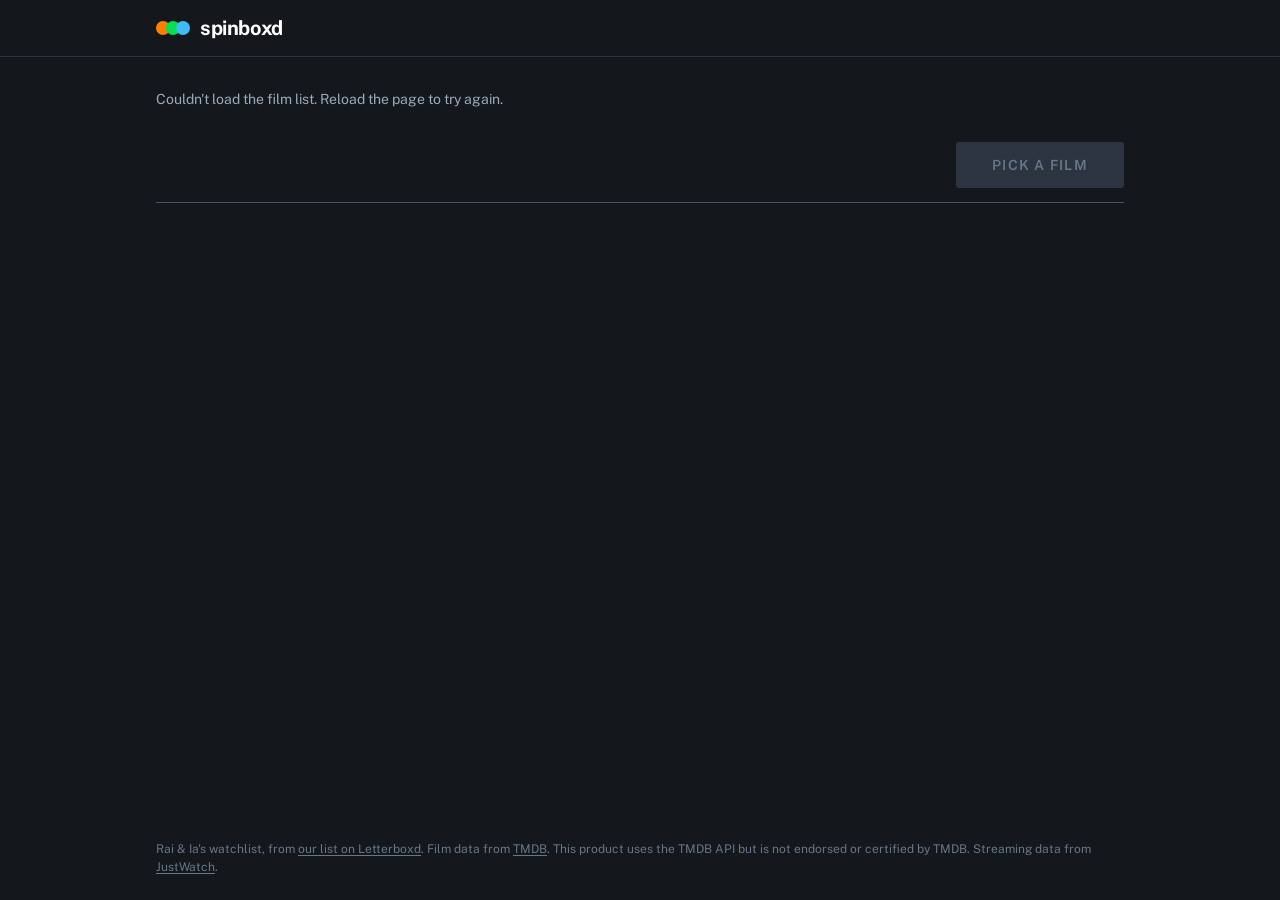
==== site/index.html @ abf6e7eb "feat(ui): bigger pick button, poster captions, pill filters, lighter posters" ====
<!doctype html>
<html lang="en">
<head>
  <meta charset="utf-8">
  <meta name="viewport" content="width=device-width, initial-scale=1, viewport-fit=cover">
  <title>spinboxd · Rai &amp; Ia's watchlist</title>
  <meta name="description" content="Rai &amp; Ia's watchlist. The &quot;what do you wanna watch&quot; / &quot;idk, ikaw bahala&quot; machine.">
  <meta property="og:type" content="website">
  <meta property="og:title" content="Rai &amp; Ia's watchlist">
  <meta property="og:description" content="The &quot;what do you wanna watch&quot; / &quot;idk, ikaw bahala&quot; machine.">
  <meta property="og:url" content="https://rdgonzaga.github.io/spinboxd/">
  <meta property="og:image" content="https://rdgonzaga.github.io/spinboxd/og.png">
  <meta property="og:image:width" content="1200">
  <meta property="og:image:height" content="630">
  <meta property="og:image:alt" content="spinboxd, Rai &amp; Ia's watchlist">
  <meta name="twitter:card" content="summary_large_image">
  <meta name="theme-color" content="#14181c">
  <link rel="icon" href="data:image/svg+xml,%3Csvg xmlns='http://www.w3.org/2000/svg' viewBox='0 0 32 32'%3E%3Crect width='32' height='32' rx='6' fill='%2314181c'/%3E%3Ccircle cx='8' cy='16' r='5' fill='%23ff8000'/%3E%3Ccircle cx='16' cy='16' r='5' fill='%2300e054'/%3E%3Ccircle cx='24' cy='16' r='5' fill='%2340bcf4'/%3E%3C/svg%3E">
  <link rel="preconnect" href="https://fonts.googleapis.com">
  <link rel="preconnect" href="https://fonts.gstatic.com" crossorigin>
  <link href="https://fonts.googleapis.com/css2?family=Public+Sans:wght@400;500;600;700&family=Source+Serif+4:opsz,wght@8..60,400;8..60,600&display=swap" rel="stylesheet">
  <link rel="stylesheet" href="css/style.css">
</head>
<body>
  <header class="top">
    <div class="wrap bar">
      <a class="brand" href="./" aria-label="spinboxd">
        <span class="dots" aria-hidden="true"><i></i><i></i><i></i></span>
        <h1 class="wordmark">spinboxd</h1>
      </a>
      <nav class="sources" id="sources" role="group" aria-label="Film source"></nav>
    </div>
  </header>

  <main class="wrap">
    <p class="msg" id="error" hidden>Couldn't load the film list. Reload the page to try again.</p>
    <p class="note" id="note" hidden></p>

    <div class="heading">
      <p class="count" id="count" aria-live="polite"></p>
      <button class="btn btn-primary" id="pick" type="button" disabled>Pick a film</button>
    </div>

    <div class="filters" id="filters"></div>

    <ul class="grid" id="grid"></ul>
  </main>

  <footer class="wrap credit">
    <p>Rai &amp; Ia's watchlist, from <a href="https://letterboxd.com/rdgonzaga/list/rai-and-ias-watch-list/" target="_blank" rel="noopener noreferrer">our list on Letterboxd</a>. Film data from <a href="https://www.themoviedb.org/" target="_blank" rel="noopener noreferrer">TMDB</a>. This product uses the TMDB API but is not endorsed or certified by TMDB. Streaming data from <a href="https://www.justwatch.com/" target="_blank" rel="noopener noreferrer">JustWatch</a>.</p>
  </footer>

  <dialog class="stage" id="stage" aria-label="Tonight's pick">
    <div class="stage-bar">
      <button class="link-btn" id="close" type="button">Close</button>
    </div>
    <div class="reel" id="reel" aria-hidden="true">
      <div class="reel-strip" id="strip"></div>
    </div>
    <article class="result" id="result" hidden>
      <div class="result-poster" id="result-poster"></div>
      <div class="result-body">
        <p class="eyebrow">Tonight's pick</p>
        <h2 id="result-title" tabindex="-1"></h2>
        <p class="result-meta" id="result-meta"></p>
        <p class="result-rating" id="result-rating" hidden></p>
        <p class="result-overview" id="result-overview" hidden></p>
        <button class="link-btn more" id="result-more" type="button" hidden>More</button>
        <p class="result-providers" id="result-providers" hidden></p>
        <div class="result-actions">
          <button class="btn btn-primary" id="respin" type="button">Spin again</button>
          <button class="btn btn-quiet" id="copy-link" type="button">Copy link</button>
          <a class="btn btn-quiet" id="result-link" target="_blank" rel="noopener noreferrer">View on Letterboxd</a>
        </div>
      </div>
    </article>
  </dialog>

  <script type="module" src="js/main.js"></script>
</body>
</html>
---- site/css/style.css ----
:root {
  --bg: #14181c;
  --panel: #1b222a;
  --raised: #2c3440;
  --line: #2c3440;
  --rule: #456;
  --text: #9ab;
  --strong: #fff;
  --muted: #678;
  --green: #00e054;
  --orange: #ff8000;
  --blue: #40bcf4;
  --serif: "Source Serif 4", Georgia, "Times New Roman", serif;
  --sans: "Public Sans", system-ui, -apple-system, "Segoe UI", sans-serif;
  --cell: 110px;
  color-scheme: dark;
}

@media (min-width: 720px) {
  :root { --cell: 150px; }
}

*, *::before, *::after { box-sizing: border-box; }

[hidden] { display: none !important; }

body {
  margin: 0;
  min-height: 100vh;
  display: flex;
  flex-direction: column;
  background: var(--bg);
  color: var(--text);
  font: 400 14px/1.5 var(--sans);
  -webkit-text-size-adjust: 100%;
}

main { flex: 1; width: 100%; }

a { color: inherit; }

:focus-visible { outline: 2px solid var(--blue); outline-offset: 2px; }

.wrap { width: 100%; max-width: 1000px; margin: 0 auto; padding: 0 16px; }

/* Header */

.top { background: var(--bg); border-bottom: 1px solid var(--line); }

.bar {
  display: flex;
  align-items: center;
  justify-content: space-between;
  gap: 8px 24px;
  min-height: 56px;
}

.brand { display: flex; align-items: center; gap: 10px; text-decoration: none; flex: none; }

.dots { display: flex; }

.dots i {
  width: 14px;
  height: 14px;
  border-radius: 50%;
  margin-left: -4px;
}

.dots i:first-child { margin-left: 0; background: var(--orange); }
.dots i:nth-child(2) { background: var(--green); }
.dots i:nth-child(3) { background: var(--blue); }

.wordmark {
  margin: 0;
  color: var(--strong);
  font: 700 20px/1 var(--sans);
  letter-spacing: -0.02em;
}

.sources {
  display: flex;
  gap: 4px;
  margin-right: -8px;
  overflow-x: auto;
  scrollbar-width: none;
}

.sources::-webkit-scrollbar { display: none; }

.chip {
  appearance: none;
  flex: none;
  border: 0;
  border-bottom: 2px solid transparent;
  background: none;
  color: var(--text);
  font: 600 12px/1 var(--sans);
  letter-spacing: 0.075em;
  text-transform: uppercase;
  padding: 20px 8px 18px;
  cursor: pointer;
}

.chip:hover { color: var(--strong); }

.chip[aria-pressed="true"] {
  color: var(--strong);
  border-bottom-color: var(--green);
}

.chip .n {
  margin-left: 5px;
  color: var(--text);
  font-weight: 600;
  font-variant-numeric: tabular-nums;
}

/* Section heading, the way Letterboxd does it: small tracked label over a rule */

.heading {
  display: flex;
  align-items: center;
  justify-content: space-between;
  gap: 16px;
  margin-top: 24px;
  padding-bottom: 14px;
  border-bottom: 1px solid var(--rule);
}

.heading .btn-primary { padding: 16px 36px; font-size: 14px; letter-spacing: 0.09em; }

.count {
  margin: 0;
  color: var(--text);
  font: 600 12px/1 var(--sans);
  letter-spacing: 0.075em;
  text-transform: uppercase;
}

.filters {
  display: flex;
  flex-wrap: wrap;
  align-items: flex-end;
  gap: 8px 16px;
  padding-top: 12px;
}

.filter { display: grid; gap: 4px; }

.filter span {
  color: var(--muted);
  font: 600 10px/1 var(--sans);
  letter-spacing: 0.1em;
  text-transform: uppercase;
}

.filter select {
  appearance: none;
  min-width: 140px;
  padding: 8px 30px 8px 12px;
  color: var(--text);
  background: var(--panel) url("data:image/svg+xml,%3Csvg xmlns='http://www.w3.org/2000/svg' viewBox='0 0 12 12'%3E%3Cpath d='M2 4.5l4 4 4-4' fill='none' stroke='%239ab' stroke-width='1.6' stroke-linecap='round' stroke-linejoin='round'/%3E%3C/svg%3E") no-repeat right 10px center / 12px;
  border: 1px solid var(--line);
  border-radius: 999px;
  font: 500 13px/1.2 var(--sans);
  cursor: pointer;
}

.filter select:hover { border-color: var(--rule); }
.filter select.is-set { color: var(--strong); border-color: var(--green); }

.filters .link-btn { padding-bottom: 8px; font-size: 12px; }

.note { margin: 12px 0 0; color: var(--orange); font-size: 13px; }

.msg { margin: 32px 0; }

/* Posters */

.grid {
  list-style: none;
  margin: 0;
  padding: 16px 0 32px;
  display: grid;
  grid-template-columns: repeat(auto-fill, minmax(92px, 1fr));
  gap: 8px;
}

.tile { display: block; position: relative; border-radius: 3px; }

.tile::after {
  content: "";
  position: absolute;
  inset: 0;
  border-radius: 3px;
  box-shadow: inset 0 0 0 2px transparent;
  pointer-events: none;
}

.tile:hover::after { box-shadow: inset 0 0 0 2px var(--blue); }

.grid li { position: relative; }

.caption {
  position: absolute;
  inset: auto 0 0;
  display: flex;
  flex-direction: column;
  gap: 2px;
  padding: 28px 8px 8px;
  border-radius: 0 0 3px 3px;
  background: linear-gradient(transparent, rgba(20, 24, 28, 0.92) 55%);
  color: var(--text);
  font: 400 11px/1.25 var(--sans);
  opacity: 0;
  transition: opacity 0.12s;
  pointer-events: none;
}

.caption strong {
  display: -webkit-box;
  -webkit-box-orient: vertical;
  -webkit-line-clamp: 3;
  line-clamp: 3;
  overflow: hidden;
  color: var(--strong);
  font: 600 13px/1.2 var(--serif);
}

@media (hover: hover) {
  .tile:hover .caption { opacity: 1; }
}
.tile:focus-visible .caption { opacity: 1; }

.skip {
  position: absolute;
  top: 4px;
  right: 4px;
  display: grid;
  place-items: center;
  width: 26px;
  height: 26px;
  padding: 0;
  color: var(--strong);
  background: rgba(20, 24, 28, 0.82);
  border: 0;
  border-radius: 50%;
  cursor: pointer;
  opacity: 0;
  transition: opacity 0.12s;
}

.skip svg {
  width: 15px;
  height: 15px;
  fill: none;
  stroke: currentColor;
  stroke-width: 2;
  stroke-linecap: round;
  stroke-linejoin: round;
}

.grid li:hover .skip,
.skip:focus-visible,
.is-skipped .skip { opacity: 1; }

@media (hover: none) { .skip { opacity: 1; } }

.skip:disabled { cursor: not-allowed; opacity: 0.35 !important; }
.skip:hover:not(:disabled) { background: var(--blue); color: var(--bg); }

.is-skipped .poster { opacity: 0.3; filter: grayscale(1); }

.poster {
  position: relative;
  aspect-ratio: 2 / 3;
  border-radius: 3px;
  background: var(--panel);
  overflow: hidden;
}

.poster img { display: block; width: 100%; height: 100%; object-fit: cover; }

.poster::after {
  content: "";
  position: absolute;
  inset: 0;
  border-radius: inherit;
  box-shadow: inset 0 0 0 1px rgba(255, 255, 255, 0.1);
  pointer-events: none;
}

.poster.is-blank {
  display: flex;
  flex-direction: column;
  justify-content: flex-end;
  gap: 2px;
  padding: 8px;
  background: var(--raised);
}

.poster-title {
  display: -webkit-box;
  -webkit-box-orient: vertical;
  -webkit-line-clamp: 4;
  line-clamp: 4;
  overflow: hidden;
  overflow-wrap: anywhere;
  color: var(--strong);
  font: 600 13px/1.2 var(--serif);
}

.poster-year { color: var(--text); font-size: 11px; }

/* Buttons */

.btn {
  display: inline-flex;
  align-items: center;
  justify-content: center;
  border: 0;
  border-radius: 3px;
  padding: 10px 16px;
  font: 600 12px/1 var(--sans);
  letter-spacing: 0.075em;
  text-transform: uppercase;
  text-decoration: none;
  cursor: pointer;
}

.btn-primary { background: var(--green); color: #14181c; }
.btn-primary:hover { background: #2ee86f; }
.btn-primary:disabled { background: var(--raised); color: var(--muted); cursor: not-allowed; }

.btn-quiet { background: var(--raised); color: var(--strong); }
.btn-quiet:hover { background: #3a4552; }

.credit { padding-block: 0 24px; }
.credit p { margin: 0; color: var(--muted); font-size: 12px; }
.credit a { text-decoration: underline; text-underline-offset: 2px; }
.credit a:hover { color: var(--text); }

/* Picker */

.stage {
  width: min(100%, 720px);
  max-width: 100%;
  padding: 0;
  border: 1px solid var(--rule);
  border-radius: 4px;
  background: var(--bg);
  color: var(--text);
  overflow: hidden;
}

.stage::backdrop { background: rgba(20, 24, 28, 0.88); }

.stage-bar { display: flex; justify-content: flex-end; padding: 4px 8px 0; }

.link-btn {
  border: 0;
  background: none;
  color: var(--text);
  font: 600 12px/1 var(--sans);
  letter-spacing: 0.075em;
  text-transform: uppercase;
  padding: 12px 8px;
  cursor: pointer;
}

.link-btn:hover { color: var(--strong); }

.reel { position: relative; overflow: hidden; padding-block: 16px; }

.reel::before,
.reel::after {
  content: "";
  position: absolute;
  left: 50%;
  width: 2px;
  height: 14px;
  margin-left: -1px;
  background: var(--green);
  z-index: 1;
}

.reel::before { top: 0; }
.reel::after { bottom: 0; }

.reel-strip { position: relative; display: flex; gap: 8px; width: max-content; }
.reel-strip .poster { flex: none; width: var(--cell); }

.result {
  display: grid;
  grid-template-columns: minmax(0, 200px) 1fr;
  align-items: start;
  gap: 24px;
  padding: 8px 24px 28px;
}

.result-poster .poster { width: 100%; }

.eyebrow {
  margin: 0 0 10px;
  padding-bottom: 8px;
  border-bottom: 1px solid var(--rule);
  font: 600 12px/1 var(--sans);
  letter-spacing: 0.075em;
  text-transform: uppercase;
}

.result h2 {
  margin: 0;
  color: var(--strong);
  font: 600 32px/1.12 var(--serif);
  letter-spacing: -0.005em;
}

.year {
  margin-left: 0.35em;
  color: var(--text);
  font: 400 15px/1 var(--sans);
  letter-spacing: 0;
  vertical-align: baseline;
}

.result-meta {
  display: flex;
  flex-wrap: wrap;
  gap: 4px 16px;
  margin: 12px 0 0;
  font-size: 13px;
}

.result-rating,
.result-providers {
  margin: 10px 0 0;
  font-size: 13px;
}

.result-providers strong { color: var(--strong); font-weight: 600; }
.result-providers a { text-decoration: underline; text-underline-offset: 2px; }
.result-providers a:hover { color: var(--strong); }

.result-overview {
  margin: 14px 0 0;
  color: var(--text);
  font: 400 15px/1.5 var(--serif);
}

.result-overview.is-clamped {
  display: -webkit-box;
  -webkit-box-orient: vertical;
  -webkit-line-clamp: 4;
  line-clamp: 4;
  overflow: hidden;
}

.more { margin-top: 4px; font-size: 13px; }

.result-actions { display: flex; flex-wrap: wrap; gap: 8px; margin-top: 24px; }

/* Phones */

@media (max-width: 560px) {
  .filter select { font-size: 16px; }
  .filter { flex: 1 1 40%; }
  .bar { flex-wrap: wrap; min-height: 0; padding-top: 12px; }
  .sources { width: 100%; margin: 0 -8px; }
  .chip { padding: 12px 8px 12px; }

  .heading { margin-top: 20px; }

  main { padding-bottom: 72px; }

  .btn-primary#pick {
    position: fixed;
    z-index: 2;
    left: 16px;
    right: 16px;
    bottom: max(16px, env(safe-area-inset-bottom));
    padding: 16px;
    box-shadow: 0 0 0 8px var(--bg);
  }

  .stage { height: 100%; max-height: 100%; border-radius: 0; border-inline: 0; }

  .result { grid-template-columns: 1fr; padding: 8px 16px 24px; }
  .result-poster { width: 160px; }
  .result h2 { font-size: 26px; }
  .result-actions .btn { flex: 1 1 auto; padding-block: 14px; }
}

@media (prefers-reduced-motion: no-preference) {
  .result:not([hidden]) { animation: settle 0.18s ease-out; }
}

@keyframes settle {
  from { opacity: 0; }
  to { opacity: 1; }
}
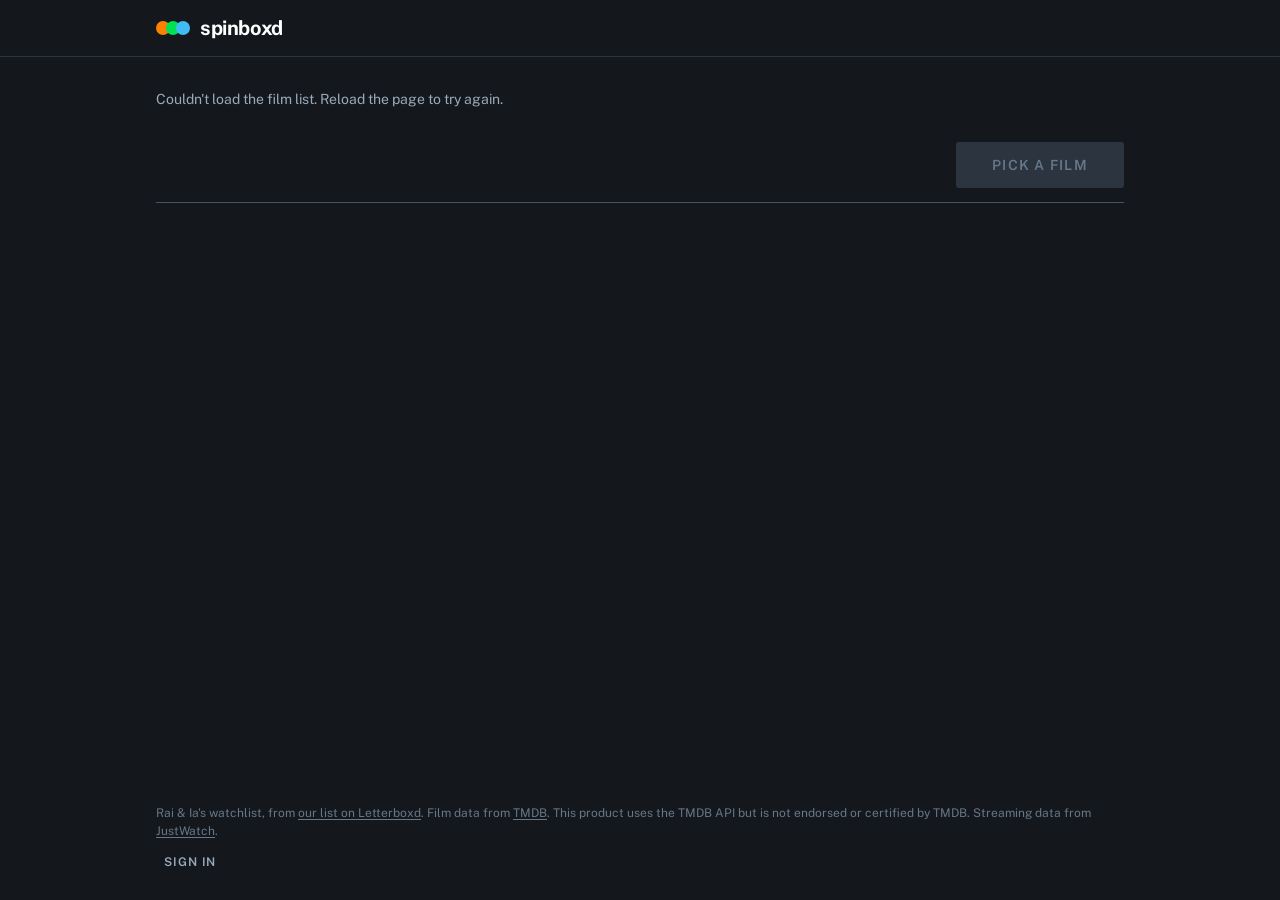
==== commit 5fe60ded: "feat: google sign-in for edits, watched tab, owner-only firestore rules" ====
--- a/site/index.html
+++ b/site/index.html
@@ -48,6 +48,7 @@
 
   <footer class="wrap credit">
     <p>Rai &amp; Ia's watchlist, from <a href="https://letterboxd.com/rdgonzaga/list/rai-and-ias-watch-list/" target="_blank" rel="noopener noreferrer">our list on Letterboxd</a>. Film data from <a href="https://www.themoviedb.org/" target="_blank" rel="noopener noreferrer">TMDB</a>. This product uses the TMDB API but is not endorsed or certified by TMDB. Streaming data from <a href="https://www.justwatch.com/" target="_blank" rel="noopener noreferrer">JustWatch</a>.</p>
+    <p class="auth"><span id="who"></span> <button class="link-btn" id="auth" type="button">Sign in</button></p>
   </footer>
 
   <dialog class="stage" id="stage" aria-label="Tonight's pick">
@@ -69,6 +70,7 @@
         <p class="result-providers" id="result-providers" hidden></p>
         <div class="result-actions">
           <button class="btn btn-primary" id="respin" type="button">Spin again</button>
+          <button class="btn btn-quiet" id="result-watched" type="button" hidden>Mark watched</button>
           <button class="btn btn-quiet" id="copy-link" type="button">Copy link</button>
           <a class="btn btn-quiet" id="result-link" target="_blank" rel="noopener noreferrer">View on Letterboxd</a>
         </div>
--- a/site/css/style.css
+++ b/site/css/style.css
@@ -232,7 +232,8 @@
 }
 .tile:focus-visible .caption { opacity: 1; }
 
-.skip {
+.skip,
+.mark {
   position: absolute;
   top: 4px;
   right: 4px;
@@ -250,7 +251,10 @@
   transition: opacity 0.12s;
 }
 
-.skip svg {
+.mark { right: auto; left: 4px; }
+
+.skip svg,
+.mark svg {
   width: 15px;
   height: 15px;
   fill: none;
@@ -261,13 +265,15 @@
 }
 
 .grid li:hover .skip,
+.grid li:hover .mark,
 .skip:focus-visible,
+.mark:focus-visible,
 .is-skipped .skip { opacity: 1; }
 
-@media (hover: none) { .skip { opacity: 1; } }
-
-.skip:disabled { cursor: not-allowed; opacity: 0.35 !important; }
-.skip:hover:not(:disabled) { background: var(--blue); color: var(--bg); }
+@media (hover: none) { .skip, .mark { opacity: 1; } }
+
+.skip:hover,
+.mark:hover { background: var(--blue); color: var(--bg); }
 
 .is-skipped .poster { opacity: 0.3; filter: grayscale(1); }
 
@@ -339,6 +345,9 @@
 .credit p { margin: 0; color: var(--muted); font-size: 12px; }
 .credit a { text-decoration: underline; text-underline-offset: 2px; }
 .credit a:hover { color: var(--text); }
+.credit .auth { margin-top: 8px; }
+.credit .auth .link-btn { padding: 8px 0; }
+#who { margin-right: 8px; }
 
 /* Picker */
 
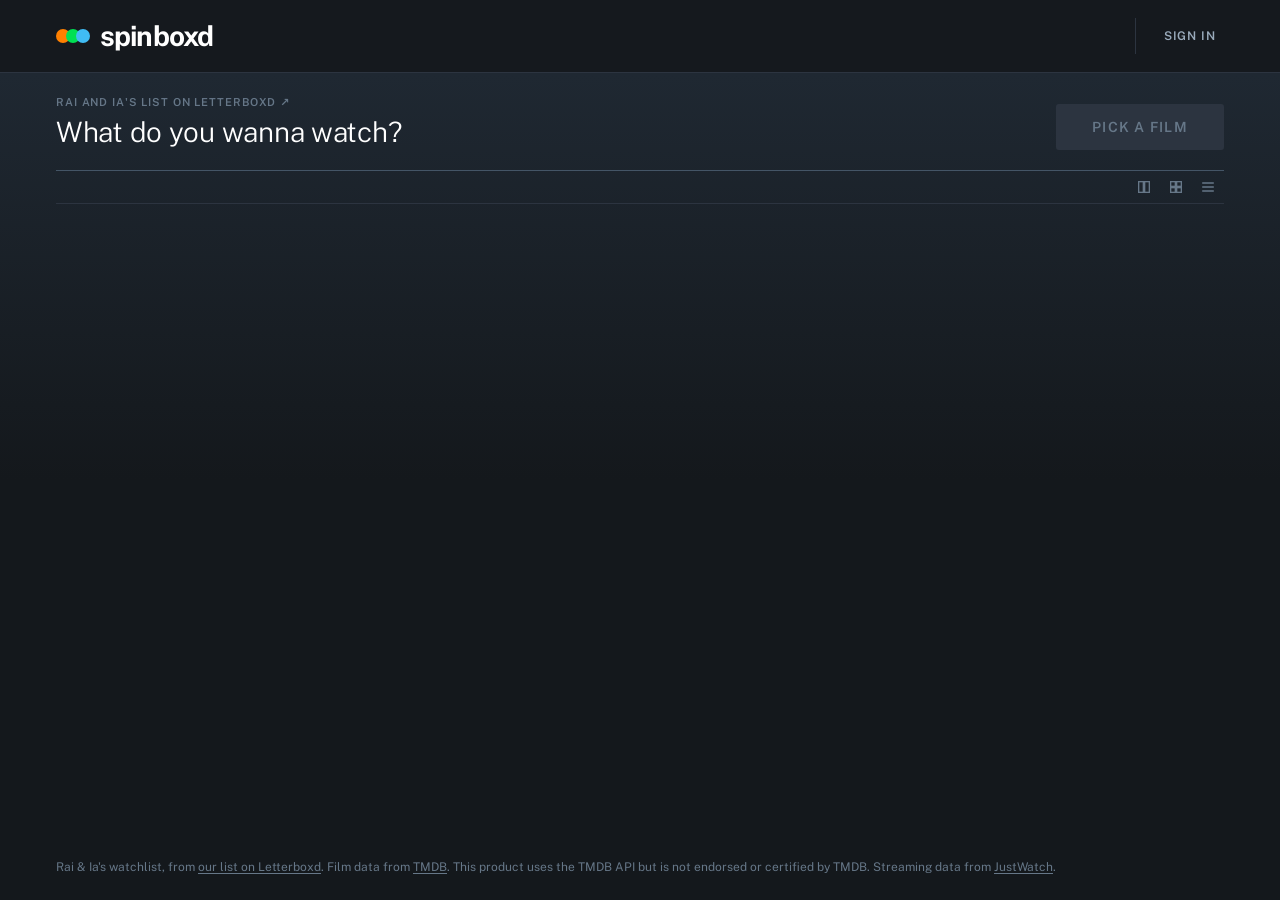
==== commit 20f9592c: "feat: sort, views, undo, empty states and restyled details card" ====
--- a/site/index.html
+++ b/site/index.html
@@ -18,7 +18,7 @@
   <link rel="icon" href="data:image/svg+xml,%3Csvg xmlns='http://www.w3.org/2000/svg' viewBox='0 0 32 32'%3E%3Crect width='32' height='32' rx='6' fill='%2314181c'/%3E%3Ccircle cx='8' cy='16' r='5' fill='%23ff8000'/%3E%3Ccircle cx='16' cy='16' r='5' fill='%2300e054'/%3E%3Ccircle cx='24' cy='16' r='5' fill='%2340bcf4'/%3E%3C/svg%3E">
   <link rel="preconnect" href="https://fonts.googleapis.com">
   <link rel="preconnect" href="https://fonts.gstatic.com" crossorigin>
-  <link href="https://fonts.googleapis.com/css2?family=Public+Sans:wght@400;500;600;700&family=Source+Serif+4:opsz,wght@8..60,400;8..60,600&display=swap" rel="stylesheet">
+  <link href="https://fonts.googleapis.com/css2?family=Public+Sans:wght@400;500;600;700&display=swap" rel="stylesheet">
   <link rel="stylesheet" href="css/style.css">
 </head>
 <body>
@@ -29,6 +29,10 @@
         <h1 class="wordmark">spinboxd</h1>
       </a>
       <nav class="sources" id="sources" role="group" aria-label="Film source"></nav>
+      <div class="account">
+        <span class="who" id="who"></span>
+        <button class="link-btn" id="auth" type="button">Sign in</button>
+      </div>
     </div>
   </header>
 
@@ -37,18 +41,42 @@
     <p class="note" id="note" hidden></p>
 
     <div class="heading">
-      <p class="count" id="count" aria-live="polite"></p>
+      <div class="lead-block">
+        <a class="lb-link" href="https://letterboxd.com/rdgonzaga/list/rai-and-ias/" target="_blank" rel="noopener noreferrer">rai and ia's list on Letterboxd ↗</a>
+        <h2 class="lead" id="lead">What do you wanna watch?</h2>
+        <p class="count" id="count" aria-live="polite"></p>
+        <p class="list-meta" id="list-meta" hidden></p>
+        <div class="progress" id="progress" hidden><span id="progress-bar"></span></div>
+      </div>
       <button class="btn btn-primary" id="pick" type="button" disabled>Pick a film</button>
     </div>
 
-    <div class="filters" id="filters"></div>
+    <div class="toolbar">
+      <div class="filters" id="filters"></div>
+      <div class="view-opts">
+        <div id="sort"></div>
+        <div class="view-toggle" role="group" aria-label="View">
+          <button type="button" id="view-large" aria-label="Large tiles" title="Large tiles"><svg viewBox="0 0 24 24" aria-hidden="true"><rect x="4" y="4" width="7" height="16"/><rect x="13" y="4" width="7" height="16"/></svg></button>
+          <button type="button" id="view-small" aria-label="Small tiles" title="Small tiles"><svg viewBox="0 0 24 24" aria-hidden="true"><rect x="4" y="4" width="7" height="7"/><rect x="13" y="4" width="7" height="7"/><rect x="4" y="13" width="7" height="7"/><rect x="13" y="13" width="7" height="7"/></svg></button>
+          <button type="button" id="view-list" aria-label="List view" title="List view"><svg viewBox="0 0 24 24" aria-hidden="true"><path d="M4 6h16M4 12h16M4 18h16"/></svg></button>
+        </div>
+      </div>
+    </div>
 
     <ul class="grid" id="grid"></ul>
+    <div class="empty" id="empty" hidden>
+      <p id="empty-text"></p>
+      <button class="btn btn-quiet" id="empty-clear" type="button" hidden>Clear filters</button>
+    </div>
   </main>
 
+  <div class="toast" id="toast" role="status" aria-live="polite" hidden>
+    <span id="toast-text"></span>
+    <button class="link-btn" id="toast-undo" type="button">Undo</button>
+  </div>
+
   <footer class="wrap credit">
-    <p>Rai &amp; Ia's watchlist, from <a href="https://letterboxd.com/rdgonzaga/list/rai-and-ias-watch-list/" target="_blank" rel="noopener noreferrer">our list on Letterboxd</a>. Film data from <a href="https://www.themoviedb.org/" target="_blank" rel="noopener noreferrer">TMDB</a>. This product uses the TMDB API but is not endorsed or certified by TMDB. Streaming data from <a href="https://www.justwatch.com/" target="_blank" rel="noopener noreferrer">JustWatch</a>.</p>
-    <p class="auth"><span id="who"></span> <button class="link-btn" id="auth" type="button">Sign in</button></p>
+    <p>Rai &amp; Ia's watchlist, from <a href="https://letterboxd.com/rdgonzaga/list/rai-and-ias/" target="_blank" rel="noopener noreferrer">our list on Letterboxd</a>. Film data from <a href="https://www.themoviedb.org/" target="_blank" rel="noopener noreferrer">TMDB</a>. This product uses the TMDB API but is not endorsed or certified by TMDB. Streaming data from <a href="https://www.justwatch.com/" target="_blank" rel="noopener noreferrer">JustWatch</a>.</p>
   </footer>
 
   <dialog class="stage" id="stage" aria-label="Tonight's pick">
@@ -59,12 +87,12 @@
       <div class="reel-strip" id="strip"></div>
     </div>
     <article class="result" id="result" hidden>
+      <div class="result-backdrop" id="result-backdrop" aria-hidden="true"></div>
       <div class="result-poster" id="result-poster"></div>
       <div class="result-body">
-        <p class="eyebrow">Tonight's pick</p>
+        <p class="eyebrow" id="result-eyebrow">Tonight's pick</p>
         <h2 id="result-title" tabindex="-1"></h2>
         <p class="result-meta" id="result-meta"></p>
-        <p class="result-rating" id="result-rating" hidden></p>
         <p class="result-overview" id="result-overview" hidden></p>
         <button class="link-btn more" id="result-more" type="button" hidden>More</button>
         <p class="result-providers" id="result-providers" hidden></p>
--- a/site/css/style.css
+++ b/site/css/style.css
@@ -10,7 +10,6 @@
   --green: #00e054;
   --orange: #ff8000;
   --blue: #40bcf4;
-  --serif: "Source Serif 4", Georgia, "Times New Roman", serif;
   --sans: "Public Sans", system-ui, -apple-system, "Segoe UI", sans-serif;
   --cell: 110px;
   color-scheme: dark;
@@ -29,7 +28,7 @@
   min-height: 100vh;
   display: flex;
   flex-direction: column;
-  background: var(--bg);
+  background: var(--bg) linear-gradient(#212b36, var(--bg) 480px) no-repeat;
   color: var(--text);
   font: 400 14px/1.5 var(--sans);
   -webkit-text-size-adjust: 100%;
@@ -41,18 +40,18 @@
 
 :focus-visible { outline: 2px solid var(--blue); outline-offset: 2px; }
 
-.wrap { width: 100%; max-width: 1000px; margin: 0 auto; padding: 0 16px; }
+.wrap { width: 100%; max-width: 1200px; margin: 0 auto; padding: 0 16px; }
 
 /* Header */
 
-.top { background: var(--bg); border-bottom: 1px solid var(--line); }
+.top { background: rgba(20, 24, 28, 0.9); border-bottom: 1px solid var(--line); }
 
 .bar {
   display: flex;
   align-items: center;
   justify-content: space-between;
   gap: 8px 24px;
-  min-height: 56px;
+  min-height: 72px;
 }
 
 .brand { display: flex; align-items: center; gap: 10px; text-decoration: none; flex: none; }
@@ -73,19 +72,43 @@
 .wordmark {
   margin: 0;
   color: var(--strong);
-  font: 700 20px/1 var(--sans);
-  letter-spacing: -0.02em;
+  font: 700 28px/1 var(--sans);
+  letter-spacing: -0.03em;
 }
 
 .sources {
   display: flex;
   gap: 4px;
-  margin-right: -8px;
+  margin-left: auto;
   overflow-x: auto;
   scrollbar-width: none;
 }
 
 .sources::-webkit-scrollbar { display: none; }
+
+/* Sign in lives top-right, like Letterboxd's header */
+
+.account {
+  display: flex;
+  align-items: center;
+  flex: none;
+  gap: 4px;
+  padding-left: 16px;
+  margin-left: 8px;
+  border-left: 1px solid var(--line);
+}
+
+.who {
+  max-width: 180px;
+  overflow: hidden;
+  color: var(--muted);
+  font-size: 12px;
+  text-overflow: ellipsis;
+  white-space: nowrap;
+}
+
+.account .link-btn { padding: 12px 8px; }
+.account .link-btn:hover { color: var(--green); }
 
 .chip {
   appearance: none;
@@ -127,6 +150,30 @@
   border-bottom: 1px solid var(--rule);
 }
 
+.lead-block { display: grid; gap: 8px; min-width: 0; }
+
+.lb-link {
+  color: var(--muted);
+  font: 600 11px/1 var(--sans);
+  letter-spacing: 0.08em;
+  text-transform: uppercase;
+  text-decoration: none;
+}
+
+.lb-link:hover { color: var(--green); }
+
+.lead {
+  margin: 0;
+  color: var(--strong);
+  font: 300 28px/1.15 var(--sans);
+  letter-spacing: -0.01em;
+}
+
+.list-meta { margin: 0; color: var(--muted); font-size: 13px; }
+
+.progress { width: min(320px, 100%); height: 4px; background: var(--raised); border-radius: 2px; overflow: hidden; }
+.progress span { display: block; height: 100%; background: var(--blue); }
+
 .heading .btn-primary { padding: 16px 36px; font-size: 14px; letter-spacing: 0.09em; }
 
 .count {
@@ -137,56 +184,263 @@
   text-transform: uppercase;
 }
 
-.filters {
+/* Filter bar: flat labels with thin rules, like Letterboxd's list page */
+
+.toolbar {
   display: flex;
   flex-wrap: wrap;
-  align-items: flex-end;
-  gap: 8px 16px;
-  padding-top: 12px;
-}
-
-.filter { display: grid; gap: 4px; }
-
-.filter span {
+  align-items: center;
+  justify-content: space-between;
+  gap: 4px 16px;
+  border-bottom: 1px solid var(--line);
+}
+
+.filters,
+.view-opts { display: flex; flex-wrap: wrap; align-items: center; gap: 0 4px; }
+
+/* Dropdowns: the open card covers its label, slate like Letterboxd's */
+
+.dd { display: flex; align-items: center; gap: 6px; }
+
+.dd-prefix {
   color: var(--muted);
-  font: 600 10px/1 var(--sans);
-  letter-spacing: 0.1em;
+  font: 600 11px/1 var(--sans);
+  letter-spacing: 0.08em;
   text-transform: uppercase;
 }
 
-.filter select {
-  appearance: none;
-  min-width: 140px;
-  padding: 8px 30px 8px 12px;
-  color: var(--text);
-  background: var(--panel) url("data:image/svg+xml,%3Csvg xmlns='http://www.w3.org/2000/svg' viewBox='0 0 12 12'%3E%3Cpath d='M2 4.5l4 4 4-4' fill='none' stroke='%239ab' stroke-width='1.6' stroke-linecap='round' stroke-linejoin='round'/%3E%3C/svg%3E") no-repeat right 10px center / 12px;
-  border: 1px solid var(--line);
-  border-radius: 999px;
-  font: 500 13px/1.2 var(--sans);
+.dd-box { position: relative; }
+
+.dd-trigger,
+.dd-head {
+  display: flex;
+  align-items: center;
+  gap: 5px;
+  width: 100%;
+  padding: 12px 8px;
+  border: 0;
+  background: none;
+  color: var(--muted);
+  font: 600 11px/1 var(--sans);
+  letter-spacing: 0.08em;
+  text-transform: uppercase;
+  white-space: nowrap;
   cursor: pointer;
 }
 
-.filter select:hover { border-color: var(--rule); }
-.filter select.is-set { color: var(--strong); border-color: var(--green); }
-
-.filters .link-btn { padding-bottom: 8px; font-size: 12px; }
+.dd-trigger svg,
+.dd-head svg {
+  width: 10px;
+  height: 10px;
+  flex: none;
+  fill: none;
+  stroke: currentColor;
+  stroke-width: 1.8;
+  stroke-linecap: round;
+  stroke-linejoin: round;
+}
+
+.dd-trigger:hover { color: var(--strong); }
+.dd-trigger.is-set { color: var(--green); }
+.dd-box.is-open .dd-trigger { visibility: hidden; }
+
+.dd-menu {
+  position: absolute;
+  z-index: 20;
+  top: 0;
+  left: 0;
+  min-width: 100%;
+  max-height: min(70vh, 420px);
+  overflow-y: auto;
+  padding-bottom: 6px;
+  border-radius: 3px;
+  background: #89a;
+  box-shadow: 0 6px 24px rgba(0, 0, 0, 0.5);
+  scrollbar-width: thin;
+  scrollbar-color: #567 transparent;
+}
+
+.dd-menu.is-right { left: auto; right: 0; }
+
+.dd-head { position: sticky; top: 0; z-index: 1; background: #89a; color: var(--strong); }
+
+.dd-item {
+  display: block;
+  width: 100%;
+  padding: 7px 14px;
+  border: 0;
+  background: none;
+  color: #2c3a49;
+  font: 400 14px/1.2 var(--sans);
+  text-align: left;
+  white-space: nowrap;
+  cursor: pointer;
+}
+
+.dd-item:hover,
+.dd-item:focus-visible,
+.dd-item[aria-selected="true"] { color: var(--strong); outline: 0; }
+
+.dd-rule { margin: 6px 0; border: 0; border-top: 1px solid rgba(20, 24, 28, 0.25); }
+
+.filters .link-btn { padding: 12px 6px; font-size: 11px; }
+
+.view-toggle { display: flex; margin-left: 8px; }
+
+.view-toggle button {
+  display: grid;
+  place-items: center;
+  width: 32px;
+  height: 32px;
+  padding: 0;
+  color: var(--muted);
+  background: transparent;
+  border: 0;
+  border-radius: 3px;
+  cursor: pointer;
+}
+
+.view-toggle button:hover { color: var(--strong); }
+.view-toggle button[aria-pressed="true"] { color: var(--strong); background: var(--raised); }
+
+.view-toggle svg {
+  width: 16px;
+  height: 16px;
+  fill: none;
+  stroke: currentColor;
+  stroke-width: 2;
+  stroke-linecap: round;
+}
 
 .note { margin: 12px 0 0; color: var(--orange); font-size: 13px; }
 
 .msg { margin: 32px 0; }
 
 /* Posters */
+
+.grid.is-large { grid-template-columns: repeat(auto-fill, minmax(140px, 1fr)); gap: 12px; }
+
+@media (min-width: 720px) {
+  .grid.is-large { grid-template-columns: repeat(auto-fill, minmax(180px, 1fr)); gap: 14px; }
+  .grid.is-small { grid-template-columns: repeat(auto-fill, minmax(96px, 1fr)); }
+}
 
 .grid {
   list-style: none;
   margin: 0;
   padding: 16px 0 32px;
   display: grid;
-  grid-template-columns: repeat(auto-fill, minmax(92px, 1fr));
+  grid-template-columns: repeat(auto-fill, minmax(104px, 1fr));
   gap: 8px;
 }
 
-.tile { display: block; position: relative; border-radius: 3px; }
+.tile { display: block; text-decoration: none; position: relative; border-radius: 3px; }
+
+.tile-foot {
+  position: relative;
+  display: flex;
+  align-items: center;
+  justify-content: flex-end;
+  gap: 6px;
+  height: 22px;
+  margin-top: 2px;
+  color: var(--muted);
+  font-size: 12px;
+  font-variant-numeric: tabular-nums;
+}
+
+.tile-foot.is-editable { cursor: pointer; }
+.tile-foot.is-editable:hover { color: var(--strong); }
+
+/* the day is a button; its calendar floats on <body> */
+button.tile-foot {
+  align-self: flex-end;
+  margin-left: auto;
+  padding: 0 6px;
+  border: 0;
+  border-radius: 3px;
+  background: none;
+  font-family: inherit;
+}
+
+button.tile-foot:hover { background: var(--raised); }
+
+.datepicker {
+  position: fixed;
+  z-index: 50;
+  width: 268px;
+  padding: 12px;
+  border-radius: 4px;
+  background: var(--panel);
+  border: 1px solid var(--rule);
+  box-shadow: 0 8px 28px rgba(0, 0, 0, 0.55);
+  color: var(--text);
+  font: 400 13px/1 var(--sans);
+}
+
+.dp-head { display: flex; align-items: center; gap: 6px; padding-bottom: 10px; border-bottom: 1px solid var(--line); }
+
+.dp-nav {
+  flex: none;
+  width: 30px;
+  height: 30px;
+  border: 0;
+  border-radius: 3px;
+  background: none;
+  color: var(--text);
+  font: 400 22px/1 var(--sans);
+  cursor: pointer;
+}
+
+.dp-nav:hover:not(:disabled) { background: var(--raised); color: var(--strong); }
+.dp-nav:disabled { opacity: 0.3; cursor: default; }
+
+/* the month picker is the filter-bar dropdown, in sentence case and boxed */
+.dp-month { flex: 1; min-width: 0; }
+.dp-month .dd,
+.dp-month .dd-box { width: 100%; }
+
+.dp-month .dd-trigger,
+.dp-month .dd-head {
+  justify-content: center;
+  height: 30px;
+  padding: 0 8px;
+  border-radius: 3px;
+  font: 600 13px/1 var(--sans);
+  letter-spacing: 0;
+  text-transform: none;
+}
+
+.dp-month .dd-trigger { border: 1px solid var(--line); background: var(--bg); color: var(--strong); }
+.dp-month .dd-trigger:hover { border-color: var(--rule); }
+.dp-month .dd-menu { max-height: 260px; }
+.dp-month .dd-item { padding-block: 6px; font-size: 13px; text-align: center; }
+
+.dp-weekdays,
+.dp-days { display: grid; grid-template-columns: repeat(7, 1fr); gap: 3px; }
+
+.dp-weekdays { margin: 10px 0 6px; color: var(--muted); font-size: 11px; font-weight: 600; text-align: center; }
+
+.dp-day {
+  height: 31px;
+  border: 0;
+  border-radius: 3px;
+  background: var(--raised);
+  color: var(--strong);
+  font: 500 13px/1 var(--sans);
+  font-variant-numeric: tabular-nums;
+  cursor: pointer;
+}
+
+.dp-day:hover:not(:disabled) { background: var(--rule); }
+.dp-day.is-outside { background: none; color: var(--muted); }
+.dp-day.is-today { box-shadow: inset 0 0 0 1px var(--blue); }
+.dp-day.is-selected { background: var(--green); color: var(--bg); font-weight: 700; }
+.dp-day:disabled { background: none; color: var(--muted); opacity: 0.35; cursor: default; }
+
+.is-list li.has-foot { display: flex; align-items: center; }
+.is-list li.has-foot .tile { flex: 1; min-width: 0; padding-right: 0; }
+.is-list .tile-foot { flex: none; margin: 0 76px 0 8px; }
 
 .tile::after {
   content: "";
@@ -224,7 +478,7 @@
   line-clamp: 3;
   overflow: hidden;
   color: var(--strong);
-  font: 600 13px/1.2 var(--serif);
+  font: 600 13px/1.2 var(--sans);
 }
 
 @media (hover: hover) {
@@ -232,31 +486,46 @@
 }
 .tile:focus-visible .caption { opacity: 1; }
 
+/* Quick actions: one pill per poster, watched first, skip second */
+
+.acts {
+  position: absolute;
+  z-index: 1;
+  top: 6px;
+  right: 6px;
+  display: flex;
+  overflow: hidden;
+  border-radius: 4px;
+  background: rgba(14, 17, 20, 0.88);
+  box-shadow: 0 0 0 1px rgba(255, 255, 255, 0.12);
+  opacity: 0.92;
+  transition: opacity 0.12s;
+}
+
+.grid li:hover .acts,
+.acts:focus-within { opacity: 1; }
+
 .skip,
 .mark {
-  position: absolute;
-  top: 4px;
-  right: 4px;
   display: grid;
   place-items: center;
-  width: 26px;
-  height: 26px;
+  width: 32px;
+  height: 30px;
   padding: 0;
-  color: var(--strong);
-  background: rgba(20, 24, 28, 0.82);
+  color: var(--text);
+  background: none;
   border: 0;
-  border-radius: 50%;
   cursor: pointer;
-  opacity: 0;
-  transition: opacity 0.12s;
-}
-
-.mark { right: auto; left: 4px; }
+  transition: color 0.12s, background 0.12s;
+}
+
+.skip + .mark,
+.mark + .skip { border-left: 1px solid rgba(255, 255, 255, 0.12); }
 
 .skip svg,
 .mark svg {
-  width: 15px;
-  height: 15px;
+  width: 17px;
+  height: 17px;
   fill: none;
   stroke: currentColor;
   stroke-width: 2;
@@ -264,16 +533,55 @@
   stroke-linejoin: round;
 }
 
-.grid li:hover .skip,
-.grid li:hover .mark,
-.skip:focus-visible,
-.mark:focus-visible,
-.is-skipped .skip { opacity: 1; }
-
-@media (hover: none) { .skip, .mark { opacity: 1; } }
-
+.mark:hover,
+.mark:focus-visible { color: var(--bg); background: var(--green); }
 .skip:hover,
-.mark:hover { background: var(--blue); color: var(--bg); }
+.skip:focus-visible { color: var(--bg); background: var(--orange); }
+.skip[aria-pressed="true"] { color: var(--orange); }
+.mark[aria-pressed="true"] { color: var(--green); }
+.skip[aria-pressed="true"]:hover,
+.mark[aria-pressed="true"]:hover { color: var(--bg); }
+
+.grid.is-small .acts { opacity: 0; }
+.grid.is-small li:hover .acts,
+.grid.is-small .acts:focus-within { opacity: 1; }
+
+@media (hover: none) { .grid.is-small .acts { opacity: 0.92; } }
+
+/* List view: one row per film */
+
+.grid.is-list { display: block; padding-top: 0; }
+
+.grid.is-list li { border-bottom: 1px solid var(--line); }
+
+.is-list .tile { display: flex; align-items: center; gap: 14px; padding: 10px 84px 10px 0; border-radius: 0; }
+.is-list .tile::after { display: none; }
+.is-list .tile:hover .row-title { color: var(--blue); }
+.is-list .poster { flex: none; width: 44px; }
+.is-list .row-text { display: grid; gap: 2px; min-width: 0; }
+.is-list .row-title { color: var(--strong); font: 600 15px/1.25 var(--sans); }
+.is-list .row-meta { color: var(--muted); font-size: 12px; }
+
+.is-list .acts { top: 50%; right: 8px; margin-top: -15px; opacity: 1; background: var(--raised); box-shadow: none; }
+
+.badge {
+  position: absolute;
+  top: 6px;
+  left: 6px;
+  z-index: 1;
+  padding: 3px 8px;
+  color: #14181c;
+  background: var(--orange);
+  border-radius: 2px;
+  font: 700 10px/1.2 var(--sans);
+  letter-spacing: 0.06em;
+  text-transform: uppercase;
+  pointer-events: none;
+  white-space: nowrap;
+}
+
+.is-list .badge { top: 50%; left: auto; right: 92px; transform: translateY(-50%); }
+.grid.is-small li:hover .badge { opacity: 0; }
 
 .is-skipped .poster { opacity: 0.3; filter: grayscale(1); }
 
@@ -313,10 +621,43 @@
   overflow: hidden;
   overflow-wrap: anywhere;
   color: var(--strong);
-  font: 600 13px/1.2 var(--serif);
+  font: 600 13px/1.2 var(--sans);
 }
 
 .poster-year { color: var(--text); font-size: 11px; }
+
+/* Empty grid and the undo bar */
+
+.empty {
+  display: grid;
+  justify-items: start;
+  gap: 14px;
+  padding: 40px 0 56px;
+}
+
+.empty p { margin: 0; max-width: 46ch; color: var(--text); font-size: 15px; }
+
+.toast {
+  position: fixed;
+  z-index: 30;
+  left: 50%;
+  bottom: 24px;
+  transform: translateX(-50%);
+  display: flex;
+  align-items: center;
+  gap: 12px;
+  max-width: calc(100% - 32px);
+  padding: 4px 4px 4px 16px;
+  border-radius: 4px;
+  background: var(--raised);
+  box-shadow: 0 8px 28px rgba(0, 0, 0, 0.5);
+  color: var(--strong);
+  font-size: 14px;
+}
+
+.toast span { overflow: hidden; text-overflow: ellipsis; white-space: nowrap; }
+.toast .link-btn { flex: none; color: var(--green); }
+.toast .link-btn:hover { color: var(--strong); }
 
 /* Buttons */
 
@@ -345,14 +686,11 @@
 .credit p { margin: 0; color: var(--muted); font-size: 12px; }
 .credit a { text-decoration: underline; text-underline-offset: 2px; }
 .credit a:hover { color: var(--text); }
-.credit .auth { margin-top: 8px; }
-.credit .auth .link-btn { padding: 8px 0; }
-#who { margin-right: 8px; }
 
 /* Picker */
 
 .stage {
-  width: min(100%, 720px);
+  width: min(100%, 880px);
   max-width: 100%;
   padding: 0;
   border: 1px solid var(--rule);
@@ -403,17 +741,51 @@
   display: grid;
   grid-template-columns: minmax(0, 200px) 1fr;
   align-items: start;
-  gap: 24px;
-  padding: 8px 24px 28px;
-}
-
-.result-poster .poster { width: 100%; }
+  gap: 28px;
+  padding: 120px 28px 32px;
+}
+
+.result { position: relative; }
+
+.result > * { position: relative; }
+
+.result-backdrop {
+  position: absolute !important;
+  inset: 0 0 auto;
+  height: 210px;
+  background: center 25% / cover no-repeat;
+  opacity: 0.8;
+  -webkit-mask-image: linear-gradient(#000 35%, transparent);
+  mask-image: linear-gradient(#000 35%, transparent);
+  pointer-events: none;
+}
+
+.result-poster .poster { width: 100%; border-radius: 4px; box-shadow: 0 0 0 1px rgba(255, 255, 255, 0.18), 0 8px 24px rgba(0, 0, 0, 0.6); }
+
+/* the title starts below the banner, so text always sits on the solid background */
+.result-body { padding-top: 92px; min-width: 0; }
+
+.chip-pill {
+  display: inline-block;
+  margin: 0 6px 0 0;
+  padding: 4px 10px;
+  color: var(--strong);
+  background: var(--raised);
+  border-radius: 3px;
+  font-size: 12px;
+  font-weight: 500;
+}
+
+.result-providers { display: flex; flex-wrap: wrap; align-items: center; gap: 6px; }
+.result-providers strong { margin-right: 4px; }
+.result-providers .chip-pill { margin: 0; }
 
 .eyebrow {
-  margin: 0 0 10px;
+  margin: 0 0 12px;
   padding-bottom: 8px;
   border-bottom: 1px solid var(--rule);
-  font: 600 12px/1 var(--sans);
+  color: var(--muted);
+  font: 600 11px/1 var(--sans);
   letter-spacing: 0.075em;
   text-transform: uppercase;
 }
@@ -421,8 +793,8 @@
 .result h2 {
   margin: 0;
   color: var(--strong);
-  font: 600 32px/1.12 var(--serif);
-  letter-spacing: -0.005em;
+  font: 700 30px/1.15 var(--sans);
+  letter-spacing: -0.01em;
 }
 
 .year {
@@ -437,11 +809,11 @@
   display: flex;
   flex-wrap: wrap;
   gap: 4px 16px;
-  margin: 12px 0 0;
+  margin: 10px 0 0;
+  color: var(--text);
   font-size: 13px;
 }
 
-.result-rating,
 .result-providers {
   margin: 10px 0 0;
   font-size: 13px;
@@ -452,9 +824,10 @@
 .result-providers a:hover { color: var(--strong); }
 
 .result-overview {
-  margin: 14px 0 0;
-  color: var(--text);
-  font: 400 15px/1.5 var(--serif);
+  max-width: 60ch;
+  margin: 16px 0 0;
+  color: #bcc7d2;
+  font: 400 15px/1.6 var(--sans);
 }
 
 .result-overview.is-clamped {
@@ -467,15 +840,40 @@
 
 .more { margin-top: 4px; font-size: 13px; }
 
-.result-actions { display: flex; flex-wrap: wrap; gap: 8px; margin-top: 24px; }
+.result-actions { display: flex; flex-wrap: wrap; gap: 8px; margin-top: 28px; padding-top: 20px; border-top: 1px solid var(--line); }
+
+/* Touch screens: 44px tap targets */
+
+@media (pointer: coarse) {
+  .view-toggle button { width: 44px; height: 44px; }
+  .dd-trigger,
+  .dd-head { padding-block: 16px; }
+  .dd-item { padding-block: 12px; }
+  .skip,
+  .mark { width: 40px; height: 38px; }
+  .is-list .acts { margin-top: -19px; }
+  .is-list .tile { padding-right: 100px; }
+  .is-list .badge { right: 108px; }
+  .is-list .tile-foot { margin-right: 92px; }
+  button.tile-foot { height: 32px; }
+  .dp-day { height: 38px; }
+}
 
 /* Phones */
 
 @media (max-width: 560px) {
-  .filter select { font-size: 16px; }
-  .filter { flex: 1 1 40%; }
-  .bar { flex-wrap: wrap; min-height: 0; padding-top: 12px; }
-  .sources { width: 100%; margin: 0 -8px; }
+  .bar { flex-wrap: wrap; min-height: 0; padding-top: 8px; }
+  .account { order: 2; margin-left: auto; padding-left: 0; border-left: 0; }
+  .who { max-width: 120px; }
+  .sources {
+    order: 3;
+    width: calc(100% + 16px);
+    margin: 0 -8px;
+    padding-right: 28px;
+    /* fade the right edge so a cut-off tab reads as "scroll for more" */
+    -webkit-mask-image: linear-gradient(to right, #000 calc(100% - 32px), transparent);
+    mask-image: linear-gradient(to right, #000 calc(100% - 32px), transparent);
+  }
   .chip { padding: 12px 8px 12px; }
 
   .heading { margin-top: 20px; }
@@ -492,10 +890,13 @@
     box-shadow: 0 0 0 8px var(--bg);
   }
 
+  .toast { bottom: calc(max(16px, env(safe-area-inset-bottom)) + 68px); }
+
   .stage { height: 100%; max-height: 100%; border-radius: 0; border-inline: 0; }
 
-  .result { grid-template-columns: 1fr; padding: 8px 16px 24px; }
-  .result-poster { width: 160px; }
+  .result { grid-template-columns: 1fr; gap: 20px; padding: 90px 16px 24px; }
+  .result-poster { width: 150px; }
+  .result-body { padding-top: 0; }
   .result h2 { font-size: 26px; }
   .result-actions .btn { flex: 1 1 auto; padding-block: 14px; }
 }
@@ -508,3 +909,9 @@
   from { opacity: 0; }
   to { opacity: 1; }
 }
+
+/* Provider logos */
+
+.plogo { width: 20px; height: 20px; border-radius: 4px; object-fit: cover; vertical-align: middle; }
+.chip-pill:has(.plogo) { display: inline-flex; align-items: center; gap: 6px; padding-left: 6px; }
+.plogos { display: inline-flex; flex-wrap: wrap; gap: 4px; margin-left: 8px; vertical-align: middle; }
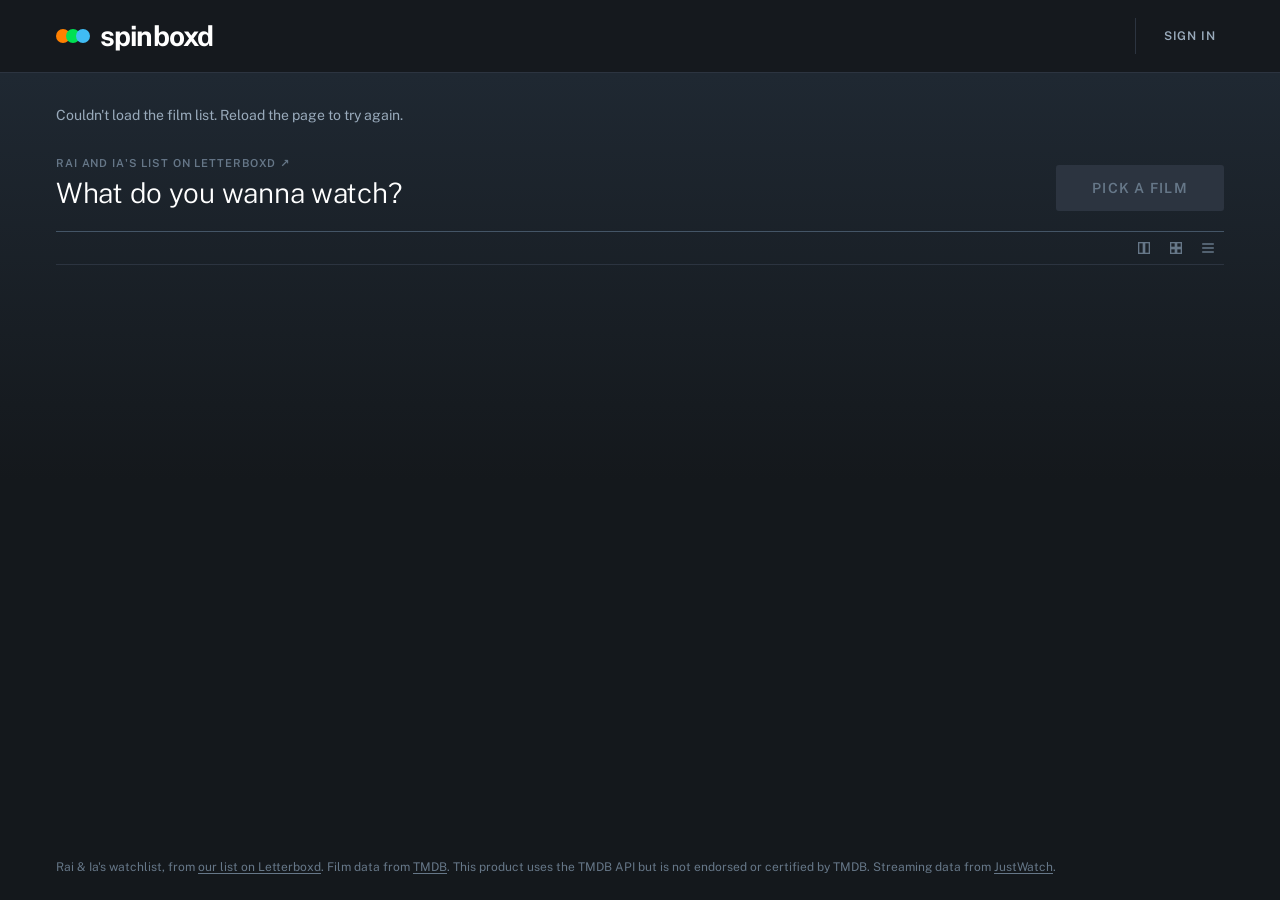
==== commit c8616433: "fix: load the film list and posters sooner" ====
--- a/site/index.html
+++ b/site/index.html
@@ -16,10 +16,14 @@
   <meta name="twitter:card" content="summary_large_image">
   <meta name="theme-color" content="#14181c">
   <link rel="icon" href="data:image/svg+xml,%3Csvg xmlns='http://www.w3.org/2000/svg' viewBox='0 0 32 32'%3E%3Crect width='32' height='32' rx='6' fill='%2314181c'/%3E%3Ccircle cx='8' cy='16' r='5' fill='%23ff8000'/%3E%3Ccircle cx='16' cy='16' r='5' fill='%2300e054'/%3E%3Ccircle cx='24' cy='16' r='5' fill='%2340bcf4'/%3E%3C/svg%3E">
-  <link rel="preconnect" href="https://fonts.googleapis.com">
-  <link rel="preconnect" href="https://fonts.gstatic.com" crossorigin>
-  <link href="https://fonts.googleapis.com/css2?family=Public+Sans:wght@400;500;600;700&display=swap" rel="stylesheet">
+  <link rel="preload" href="fonts/public-sans-latin.woff2" as="font" type="font/woff2" crossorigin>
+  <link rel="preconnect" href="https://image.tmdb.org">
   <link rel="stylesheet" href="css/style.css">
+  <link rel="modulepreload" href="js/main.js">
+  <script>
+    // start the film list now instead of after every module has loaded; data.js picks it up
+    window.watchlistRequest = fetch("data/watchlist.json", { cache: "no-cache" });
+  </script>
 </head>
 <body>
   <header class="top">
--- a/site/css/style.css
+++ b/site/css/style.css
@@ -1,3 +1,22 @@
+/* self-hosted Public Sans (OFL, see fonts/OFL.txt): one variable file per script, 300 to 700 */
+@font-face {
+  font-family: "Public Sans";
+  font-style: normal;
+  font-weight: 300 700;
+  font-display: swap;
+  src: url("../fonts/public-sans-latin.woff2") format("woff2");
+  unicode-range: U+0000-00FF, U+0131, U+0152-0153, U+02BB-02BC, U+02C6, U+02DA, U+02DC, U+0304, U+0308, U+0329, U+2000-206F, U+20AC, U+2122, U+2191, U+2193, U+2212, U+2215, U+FEFF, U+FFFD;
+}
+
+@font-face {
+  font-family: "Public Sans";
+  font-style: normal;
+  font-weight: 300 700;
+  font-display: swap;
+  src: url("../fonts/public-sans-latin-ext.woff2") format("woff2");
+  unicode-range: U+0100-02BA, U+02BD-02C5, U+02C7-02CC, U+02CE-02D7, U+02DD-02FF, U+0304, U+0308, U+0329, U+1D00-1DBF, U+1E00-1E9F, U+1EF2-1EFF, U+2020, U+20A0-20AB, U+20AD-20C4, U+2113, U+2C60-2C7F, U+A720-A7FF;
+}
+
 :root {
   --bg: #14181c;
   --panel: #1b222a;
@@ -585,15 +604,34 @@
 
 .is-skipped .poster { opacity: 0.3; filter: grayscale(1); }
 
+/* the title and year sit under the image: they show while it loads, or if it never does */
 .poster {
   position: relative;
   aspect-ratio: 2 / 3;
+  display: flex;
+  flex-direction: column;
+  justify-content: flex-end;
+  gap: 2px;
+  padding: 8px;
   border-radius: 3px;
-  background: var(--panel);
+  background: var(--raised);
   overflow: hidden;
 }
 
-.poster img { display: block; width: 100%; height: 100%; object-fit: cover; }
+.poster img {
+  position: absolute;
+  inset: 0;
+  display: block;
+  width: 100%;
+  height: 100%;
+  object-fit: cover;
+  transition: opacity 0.2s;
+}
+
+.poster.is-loading img { opacity: 0; }
+
+/* list rows are too small for the title; the row already shows it */
+.is-list .poster > span { display: none; }
 
 .poster::after {
   content: "";
@@ -602,15 +640,6 @@
   border-radius: inherit;
   box-shadow: inset 0 0 0 1px rgba(255, 255, 255, 0.1);
   pointer-events: none;
-}
-
-.poster.is-blank {
-  display: flex;
-  flex-direction: column;
-  justify-content: flex-end;
-  gap: 2px;
-  padding: 8px;
-  background: var(--raised);
 }
 
 .poster-title {
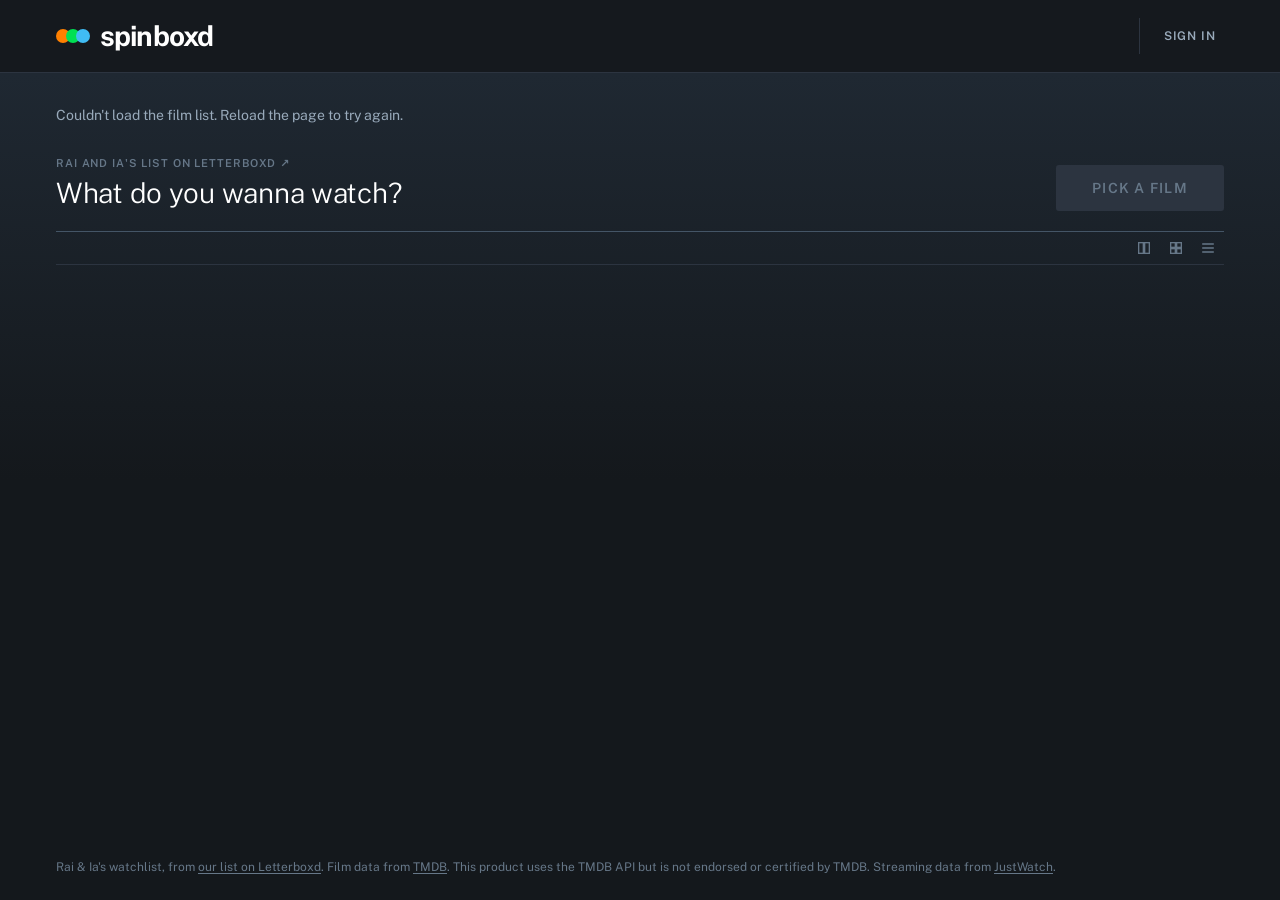
==== commit 41cb9f40: "feat: faster loading, avatar when signed in, redesigned phone spin" ====
--- a/site/index.html
+++ b/site/index.html
@@ -35,6 +35,8 @@
       <nav class="sources" id="sources" role="group" aria-label="Film source"></nav>
       <div class="account">
         <span class="who" id="who"></span>
+        <!-- shown instead of the email; hovering gives the address -->
+        <span class="avatar" id="avatar" aria-hidden="true" hidden></span>
         <button class="link-btn" id="auth" type="button">Sign in</button>
       </div>
     </div>
@@ -52,7 +54,11 @@
         <p class="list-meta" id="list-meta" hidden></p>
         <div class="progress" id="progress" hidden><span id="progress-bar"></span></div>
       </div>
-      <button class="btn btn-primary" id="pick" type="button" disabled>Pick a film</button>
+      <!-- on phones this docks to the bottom edge -->
+      <div class="dock" id="dock">
+        <p class="dock-count" id="dock-count" aria-hidden="true"></p>
+        <button class="btn btn-primary" id="pick" type="button" disabled><svg viewBox="0 0 24 24" aria-hidden="true"><path d="M20 12a8 8 0 1 1-2.34-5.66"/><path d="M20 4v5h-5"/></svg>Pick a film</button>
+      </div>
     </div>
 
     <div class="toolbar">
@@ -84,28 +90,34 @@
   </footer>
 
   <dialog class="stage" id="stage" aria-label="Tonight's pick">
-    <div class="stage-bar">
-      <button class="link-btn" id="close" type="button">Close</button>
-    </div>
-    <div class="reel" id="reel" aria-hidden="true">
-      <div class="reel-strip" id="strip"></div>
+    <!-- a text link on desktop, a round X on phones -->
+    <button class="stage-close" id="close" type="button"><svg viewBox="0 0 24 24" aria-hidden="true"><path d="M6 6l12 12M18 6L6 18"/></svg><span class="label">Close</span></button>
+    <div class="reel" id="reel">
+      <p class="reel-label" id="reel-label" aria-live="polite"></p>
+      <div class="reel-window" aria-hidden="true">
+        <div class="reel-strip" id="strip"></div>
+      </div>
     </div>
     <article class="result" id="result" hidden>
-      <div class="result-backdrop" id="result-backdrop" aria-hidden="true"></div>
-      <div class="result-poster" id="result-poster"></div>
+      <div class="result-head">
+        <div class="result-backdrop" id="result-backdrop" aria-hidden="true"></div>
+        <div class="result-poster" id="result-poster"></div>
+        <div class="result-titles">
+          <p class="eyebrow" id="result-eyebrow">Tonight's pick</p>
+          <h2 id="result-title" tabindex="-1"></h2>
+          <p class="result-meta" id="result-meta"></p>
+        </div>
+      </div>
       <div class="result-body">
-        <p class="eyebrow" id="result-eyebrow">Tonight's pick</p>
-        <h2 id="result-title" tabindex="-1"></h2>
-        <p class="result-meta" id="result-meta"></p>
         <p class="result-overview" id="result-overview" hidden></p>
         <button class="link-btn more" id="result-more" type="button" hidden>More</button>
         <p class="result-providers" id="result-providers" hidden></p>
-        <div class="result-actions">
-          <button class="btn btn-primary" id="respin" type="button">Spin again</button>
-          <button class="btn btn-quiet" id="result-watched" type="button" hidden>Mark watched</button>
-          <button class="btn btn-quiet" id="copy-link" type="button">Copy link</button>
-          <a class="btn btn-quiet" id="result-link" target="_blank" rel="noopener noreferrer">View on Letterboxd</a>
-        </div>
+      </div>
+      <div class="result-actions">
+        <button class="btn btn-primary" id="respin" type="button"><svg viewBox="0 0 24 24" aria-hidden="true"><path d="M20 12a8 8 0 1 1-2.34-5.66"/><path d="M20 4v5h-5"/></svg><span id="respin-label">Spin again</span></button>
+        <button class="btn btn-quiet icon-btn" id="result-watched" type="button" hidden><svg viewBox="0 0 24 24" aria-hidden="true"><path d="M5 12.5l4.5 4.5L19 7.5"/></svg><span class="label" id="result-watched-label">Mark watched</span></button>
+        <button class="btn btn-quiet icon-btn" id="copy-link" type="button"><svg viewBox="0 0 24 24" aria-hidden="true"><path d="M10 14a4.5 4.5 0 0 0 6.36 0l3-3a4.5 4.5 0 0 0-6.36-6.36l-1 1"/><path d="M14 10a4.5 4.5 0 0 0-6.36 0l-3 3a4.5 4.5 0 0 0 6.36 6.36l1-1"/></svg><span class="label" id="copy-label">Copy link</span></button>
+        <a class="btn btn-quiet icon-btn" id="result-link" target="_blank" rel="noopener noreferrer"><svg viewBox="0 0 24 24" aria-hidden="true"><path d="M14 5h5v5"/><path d="M19 5l-8 8"/><path d="M17 14v5H5V7h5"/></svg><span class="label">View on Letterboxd</span></a>
       </div>
     </article>
   </dialog>
--- a/site/css/style.css
+++ b/site/css/style.css
@@ -30,12 +30,7 @@
   --orange: #ff8000;
   --blue: #40bcf4;
   --sans: "Public Sans", system-ui, -apple-system, "Segoe UI", sans-serif;
-  --cell: 110px;
   color-scheme: dark;
-}
-
-@media (min-width: 720px) {
-  :root { --cell: 150px; }
 }
 
 *, *::before, *::after { box-sizing: border-box; }
@@ -127,6 +122,27 @@
 }
 
 .account .link-btn { padding: 12px 8px; }
+
+/* signed in: a small avatar instead of the email (hover shows it); the text only stays
+   for "View only" */
+.who:not(.is-denied) { display: none; }
+
+.avatar:not([hidden]) {
+  display: grid;
+  place-items: center;
+  width: 28px;
+  height: 28px;
+  flex: none;
+  margin-right: 4px;
+  overflow: hidden;
+  border-radius: 50%;
+  background: var(--raised);
+  box-shadow: 0 0 0 1px rgba(255, 255, 255, 0.14);
+  color: var(--strong);
+  font: 700 13px/1 var(--sans);
+}
+
+.avatar img { width: 100%; height: 100%; object-fit: cover; }
 .account .link-btn:hover { color: var(--green); }
 
 .chip {
@@ -731,7 +747,22 @@
 
 .stage::backdrop { background: rgba(20, 24, 28, 0.88); }
 
-.stage-bar { display: flex; justify-content: flex-end; padding: 4px 8px 0; }
+/* desktop: the old CLOSE text link in a bar above the reel or card */
+.stage-close {
+  display: block;
+  margin: 4px 8px 0 auto;
+  padding: 12px 8px;
+  border: 0;
+  background: none;
+  color: var(--text);
+  font: 600 12px/1 var(--sans);
+  letter-spacing: 0.075em;
+  text-transform: uppercase;
+  cursor: pointer;
+}
+
+.stage-close:hover { color: var(--strong); }
+.stage-close svg { display: none; }
 
 .link-btn {
   border: 0;
@@ -746,10 +777,17 @@
 
 .link-btn:hover { color: var(--strong); }
 
-.reel { position: relative; overflow: hidden; padding-block: 16px; }
-
-.reel::before,
-.reel::after {
+.reel { --reel-cell: 110px; }
+.reel-label { display: none; }
+
+@media (min-width: 720px) {
+  .reel { --reel-cell: 150px; }
+}
+
+.reel-window { position: relative; overflow: hidden; padding-block: 16px; }
+
+.reel-window::before,
+.reel-window::after {
   content: "";
   position: absolute;
   left: 50%;
@@ -760,19 +798,27 @@
   z-index: 1;
 }
 
-.reel::before { top: 0; }
-.reel::after { bottom: 0; }
+.reel-window::before { top: 0; }
+.reel-window::after { bottom: 0; }
 
 .reel-strip { position: relative; display: flex; gap: 8px; width: max-content; }
-.reel-strip .poster { flex: none; width: var(--cell); }
-
+.reel-strip .poster { flex: none; width: var(--reel-cell); }
+
+/* desktop: poster on the left, titles, text and actions stacked on the right */
 .result {
   display: grid;
   grid-template-columns: minmax(0, 200px) 1fr;
+  grid-template-rows: auto auto 1fr;
   align-items: start;
-  gap: 28px;
+  gap: 0 28px;
   padding: 120px 28px 32px;
 }
+
+.result-head { display: contents; }
+.result-poster { grid-column: 1; grid-row: 1 / span 3; }
+.result-titles,
+.result-body,
+.result-actions { grid-column: 2; min-width: 0; }
 
 .result { position: relative; }
 
@@ -792,7 +838,7 @@
 .result-poster .poster { width: 100%; border-radius: 4px; box-shadow: 0 0 0 1px rgba(255, 255, 255, 0.18), 0 8px 24px rgba(0, 0, 0, 0.6); }
 
 /* the title starts below the banner, so text always sits on the solid background */
-.result-body { padding-top: 92px; min-width: 0; }
+.result-titles { padding-top: 92px; }
 
 .chip-pill {
   display: inline-block;
@@ -870,6 +916,13 @@
 .more { margin-top: 4px; font-size: 13px; }
 
 .result-actions { display: flex; flex-wrap: wrap; gap: 8px; margin-top: 28px; padding-top: 20px; border-top: 1px solid var(--line); }
+
+/* icons are for the phone layout; desktop keeps text buttons */
+.result-actions svg,
+.dock svg { display: none; }
+
+.dock { display: flex; align-items: center; }
+.dock-count { display: none; }
 
 /* Touch screens: 44px tap targets */
 
@@ -907,27 +960,197 @@
 
   .heading { margin-top: 20px; }
 
-  main { padding-bottom: 72px; }
-
-  .btn-primary#pick {
+  main { padding-bottom: calc(96px + env(safe-area-inset-bottom)); }
+
+  /* Pick bar: docked to the bottom edge like an app's tab bar, with the pool size beside it */
+  .dock {
     position: fixed;
+    z-index: 10;
+    left: 0;
+    right: 0;
+    bottom: 0;
+    justify-content: space-between;
+    gap: 16px;
+    padding: 12px 16px calc(12px + env(safe-area-inset-bottom));
+    background: rgba(20, 24, 28, 0.82);
+    -webkit-backdrop-filter: blur(16px) saturate(1.5);
+    backdrop-filter: blur(16px) saturate(1.5);
+    border-top: 1px solid rgba(255, 255, 255, 0.08);
+  }
+
+  .dock-count { display: block; margin: 0; min-width: 0; color: var(--muted); font-size: 12px; line-height: 1.35; }
+  .dock-count strong { color: var(--strong); font-size: 16px; font-weight: 700; font-variant-numeric: tabular-nums; }
+
+  .dock svg {
+    display: block;
+    width: 18px;
+    height: 18px;
+    fill: none;
+    stroke: currentColor;
+    stroke-width: 2.4;
+    stroke-linecap: round;
+    stroke-linejoin: round;
+  }
+
+  .heading .dock .btn-primary { flex: none; gap: 10px; height: 50px; padding: 0 24px; border-radius: 4px; }
+
+  .toast { bottom: calc(86px + env(safe-area-inset-bottom)); }
+
+  /* The card: a full-screen sheet that scrolls, a round X that stays put, and the
+     actions pinned to the bottom where a thumb reaches them */
+  .stage {
+    width: 100%;
+    height: 100%;
+    max-height: 100%;
+    border: 0;
+    border-radius: 0;
+    overflow-x: hidden;
+    overflow-y: auto;
+    overscroll-behavior: contain;
+  }
+
+  .stage::backdrop { background: var(--bg); }
+
+  .stage-close {
+    position: sticky;
+    z-index: 5;
+    top: max(12px, env(safe-area-inset-top));
+    display: grid;
+    place-items: center;
+    width: 44px;
+    height: 44px;
+    margin: max(12px, env(safe-area-inset-top)) 12px -56px auto;
+    padding: 0;
+    border-radius: 50%;
+    background: rgba(14, 17, 20, 0.7);
+    -webkit-backdrop-filter: blur(10px);
+    backdrop-filter: blur(10px);
+    box-shadow: 0 0 0 1px rgba(255, 255, 255, 0.14);
+    color: var(--strong);
+  }
+
+  .stage-close svg {
+    display: block;
+    width: 20px;
+    height: 20px;
+    fill: none;
+    stroke: currentColor;
+    stroke-width: 2.2;
+    stroke-linecap: round;
+  }
+
+  .stage-close .label,
+  .icon-btn .label {
+    position: absolute;
+    width: 1px;
+    height: 1px;
+    overflow: hidden;
+    clip-path: inset(50%);
+    white-space: nowrap;
+  }
+
+  /* Reel: centred on the screen, big posters, the edges fading out */
+  .reel {
+    --reel-cell: 46vw;
+    display: flex;
+    flex-direction: column;
+    justify-content: center;
+    gap: 20px;
+    min-height: 100%;
+    padding: 72px 0 48px;
+  }
+
+  .reel-label {
+    display: block;
+    margin: 0;
+    color: var(--muted);
+    font: 600 11px/1 var(--sans);
+    letter-spacing: 0.1em;
+    text-align: center;
+    text-transform: uppercase;
+  }
+
+  .reel-window {
+    padding-block: 22px;
+    -webkit-mask-image: linear-gradient(to right, transparent, #000 16%, #000 84%, transparent);
+    mask-image: linear-gradient(to right, transparent, #000 16%, #000 84%, transparent);
+  }
+
+  .reel-window::before,
+  .reel-window::after { height: 16px; width: 3px; margin-left: -1.5px; border-radius: 2px; }
+
+  .reel-strip { gap: 12px; }
+  .reel-strip .poster { border-radius: 6px; transition: opacity 0.35s, transform 0.35s, box-shadow 0.35s; }
+  .reel-strip.is-landed .poster { opacity: 0.2; }
+
+  .reel-strip.is-landed .poster.is-winner {
+    opacity: 1;
+    transform: scale(1.05);
+    box-shadow: 0 0 0 2px var(--green), 0 14px 44px rgba(0, 224, 84, 0.22);
+  }
+
+  /* Card layout: backdrop on top, poster beside the title, text, then the action bar */
+  .result { display: flex; flex-direction: column; align-items: stretch; min-height: 100%; padding: 0; }
+  /* the head takes all the spare height and the backdrop fills it, so a short card reads
+     as a full-bleed hero with the details resting just above the action bar, not a
+     block of text with a gap under it */
+  .result-head {
+    position: relative;
+    flex: 1 0 auto;
+    display: flex;
+    align-items: flex-end;
+    gap: 16px;
+    min-height: 330px;
+    padding: 150px 16px 0;
+  }
+
+  .result-backdrop {
+    inset: 0;
+    height: auto;
+    opacity: 0.9;
+    -webkit-mask-image: linear-gradient(#000 45%, rgba(0, 0, 0, 0.35) 78%, transparent);
+    mask-image: linear-gradient(#000 45%, rgba(0, 0, 0, 0.35) 78%, transparent);
+  }
+
+  .result-poster,
+  .result-titles { position: relative; }
+  .result-poster { flex: none; width: 112px; }
+  .result-titles { flex: 1; min-width: 0; padding-top: 0; }
+  .result .eyebrow { margin-bottom: 8px; padding-bottom: 6px; }
+  .result h2 { font-size: 24px; text-shadow: 0 1px 12px rgba(0, 0, 0, 0.6); }
+  .result .year { font-size: 14px; }
+  .result-meta { gap: 2px 12px; margin-top: 8px; }
+
+  .result-body { padding: 4px 16px 24px; }
+
+  .result .result-actions {
+    position: sticky;
+    bottom: 0;
     z-index: 2;
-    left: 16px;
-    right: 16px;
-    bottom: max(16px, env(safe-area-inset-bottom));
-    padding: 16px;
-    box-shadow: 0 0 0 8px var(--bg);
-  }
-
-  .toast { bottom: calc(max(16px, env(safe-area-inset-bottom)) + 68px); }
-
-  .stage { height: 100%; max-height: 100%; border-radius: 0; border-inline: 0; }
-
-  .result { grid-template-columns: 1fr; gap: 20px; padding: 90px 16px 24px; }
-  .result-poster { width: 150px; }
-  .result-body { padding-top: 0; }
-  .result h2 { font-size: 26px; }
-  .result-actions .btn { flex: 1 1 auto; padding-block: 14px; }
+    flex-wrap: nowrap;
+    margin-top: auto;
+    padding: 12px 16px calc(12px + env(safe-area-inset-bottom));
+    background: rgba(20, 24, 28, 0.86);
+    -webkit-backdrop-filter: blur(16px) saturate(1.5);
+    backdrop-filter: blur(16px) saturate(1.5);
+    border-top: 1px solid rgba(255, 255, 255, 0.08);
+  }
+
+  .result-actions svg {
+    display: block;
+    width: 20px;
+    height: 20px;
+    flex: none;
+    fill: none;
+    stroke: currentColor;
+    stroke-width: 2.2;
+    stroke-linecap: round;
+    stroke-linejoin: round;
+  }
+
+  .result-actions .btn-primary { flex: 1; gap: 10px; height: 50px; font-size: 13px; }
+  .result-actions .icon-btn { position: relative; flex: none; width: 50px; height: 50px; padding: 0; }
+  .icon-btn.is-done { color: var(--green); }
 }
 
 @media (prefers-reduced-motion: no-preference) {
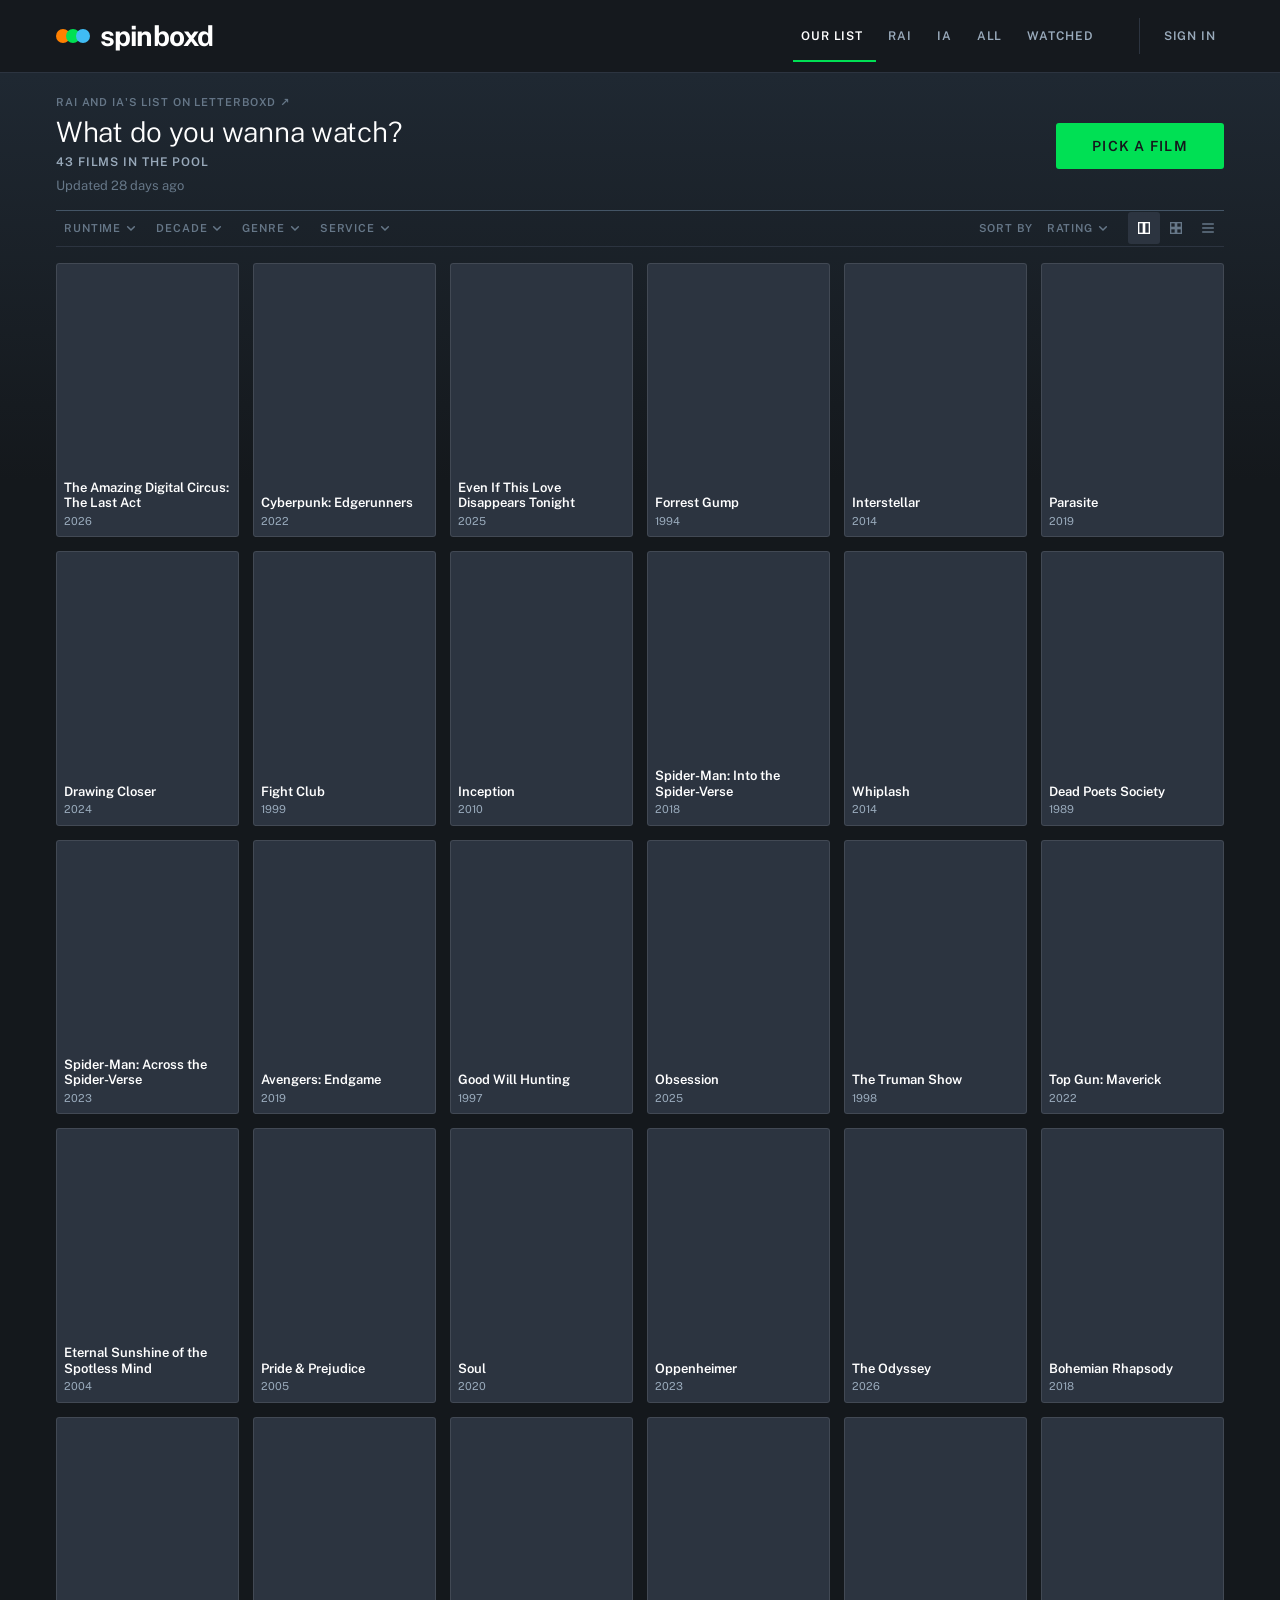
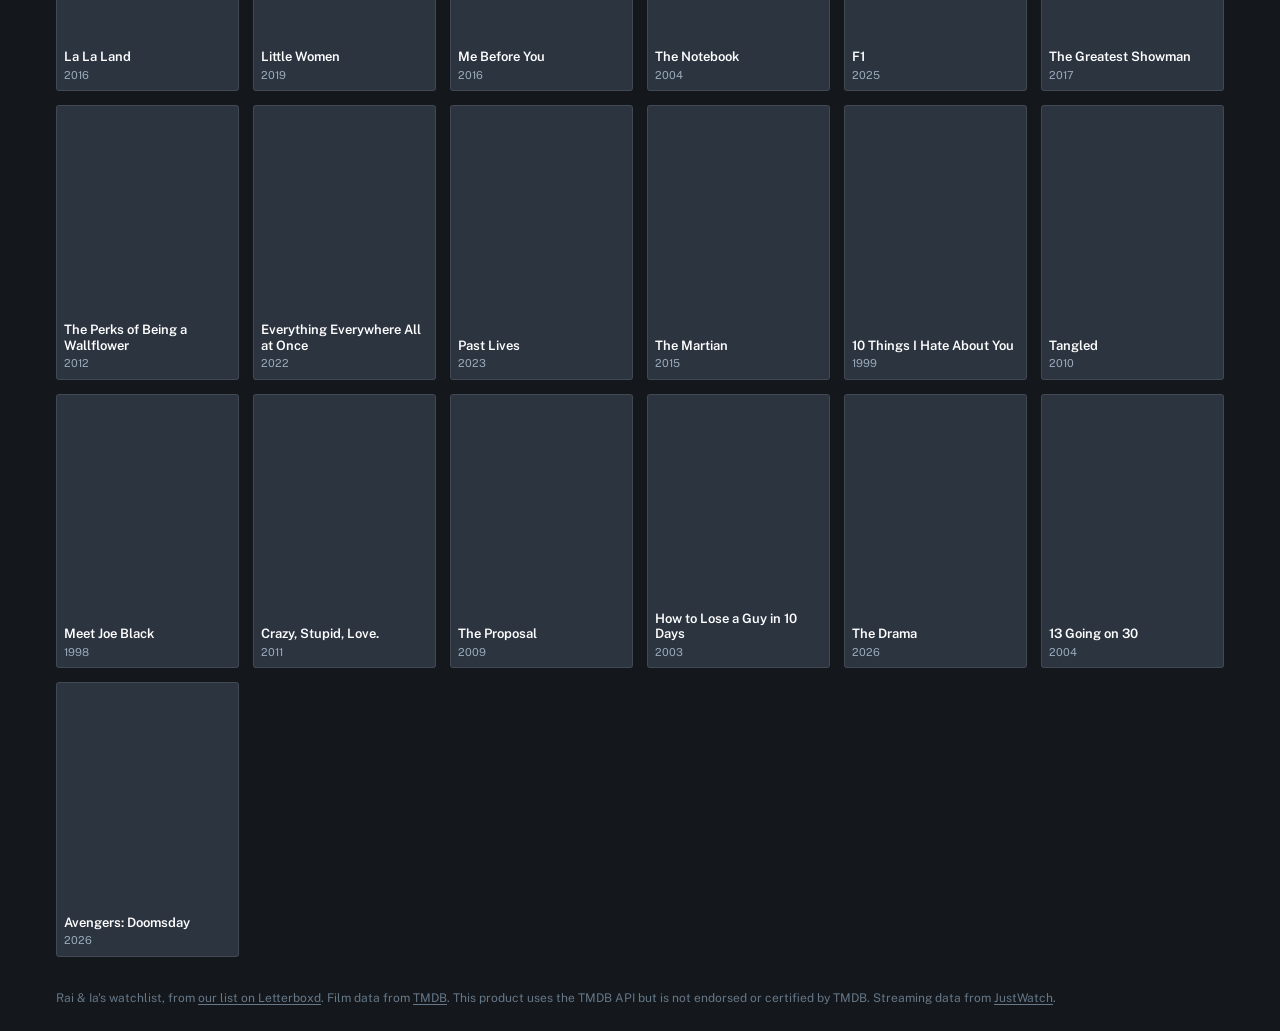
==== commit 14a1667d: "chore: point og tags at spinboxd.raigon.dev" ====
--- a/site/index.html
+++ b/site/index.html
@@ -8,8 +8,8 @@
   <meta property="og:type" content="website">
   <meta property="og:title" content="Rai &amp; Ia's watchlist">
   <meta property="og:description" content="The &quot;what do you wanna watch&quot; / &quot;idk, ikaw bahala&quot; machine.">
-  <meta property="og:url" content="https://rdgonzaga.github.io/spinboxd/">
-  <meta property="og:image" content="https://rdgonzaga.github.io/spinboxd/og.png">
+  <meta property="og:url" content="https://spinboxd.raigon.dev/">
+  <meta property="og:image" content="https://spinboxd.raigon.dev/og.png">
   <meta property="og:image:width" content="1200">
   <meta property="og:image:height" content="630">
   <meta property="og:image:alt" content="spinboxd, Rai &amp; Ia's watchlist">
